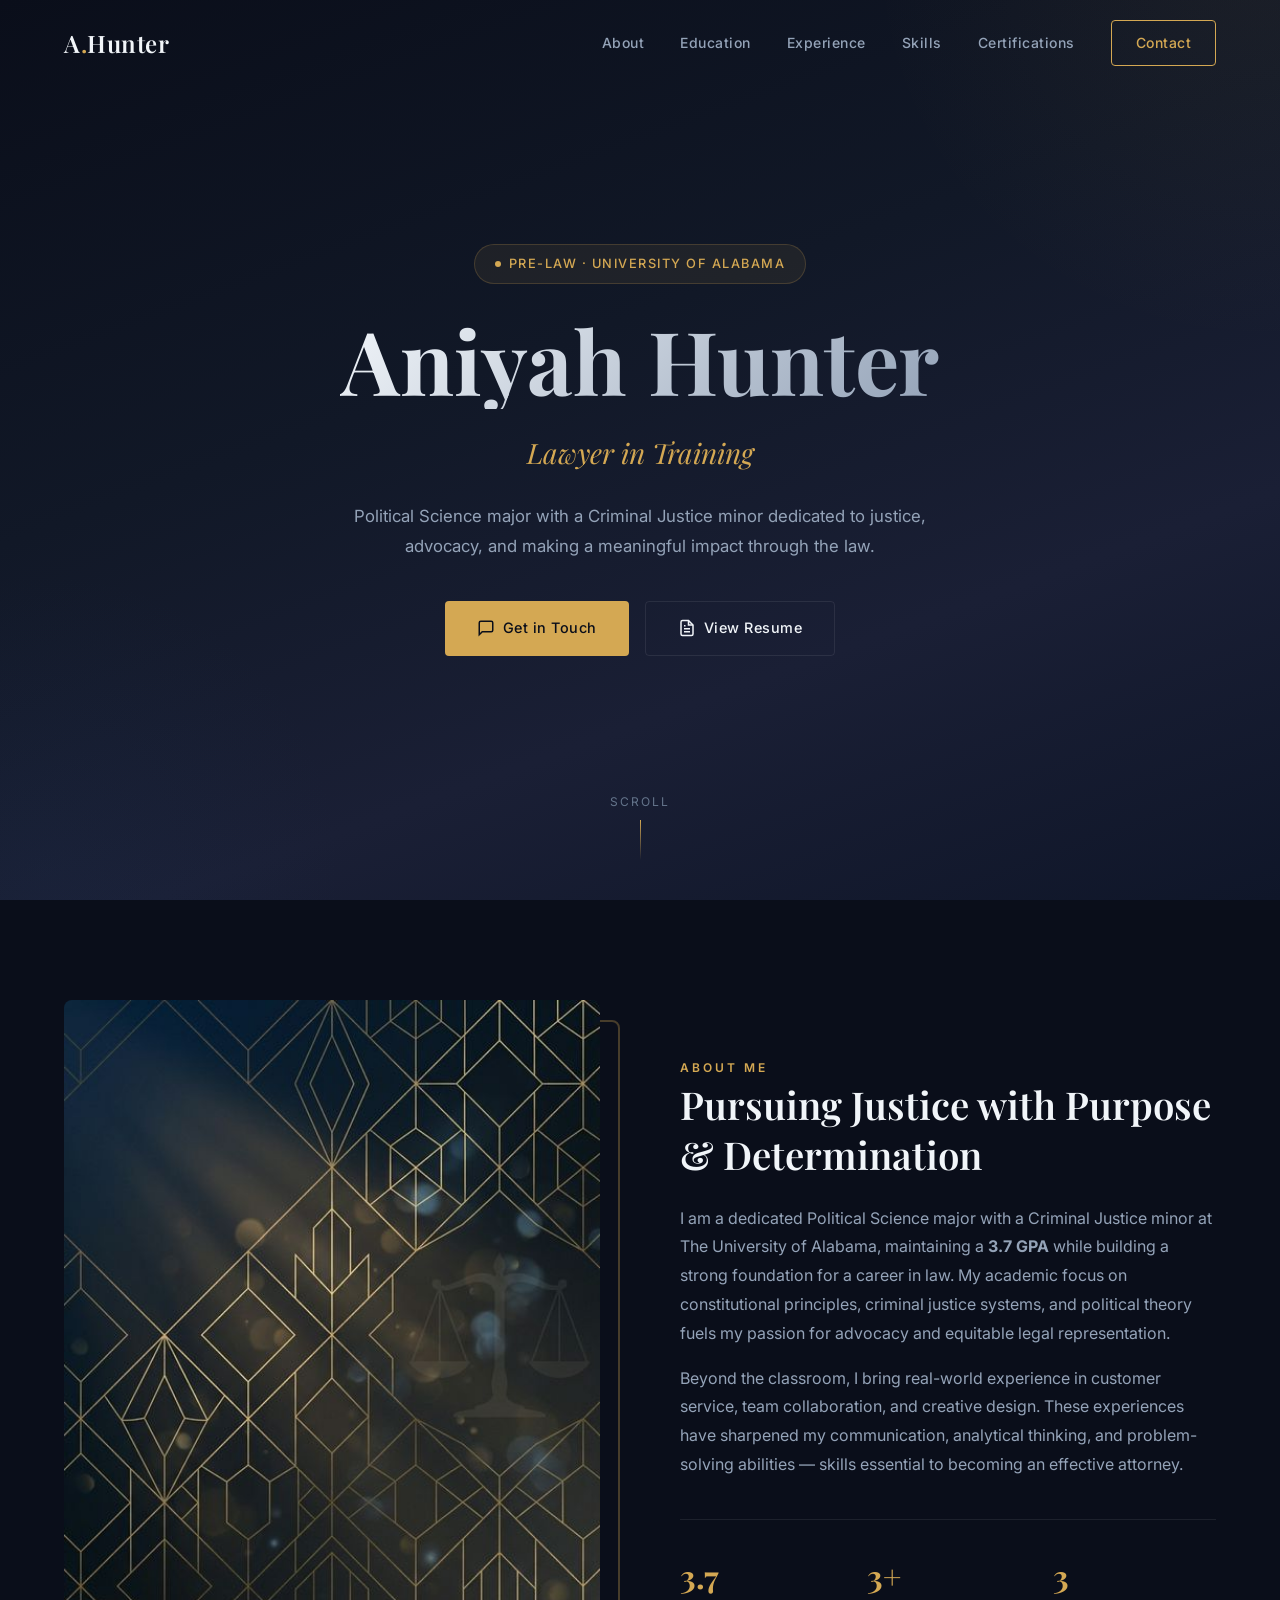
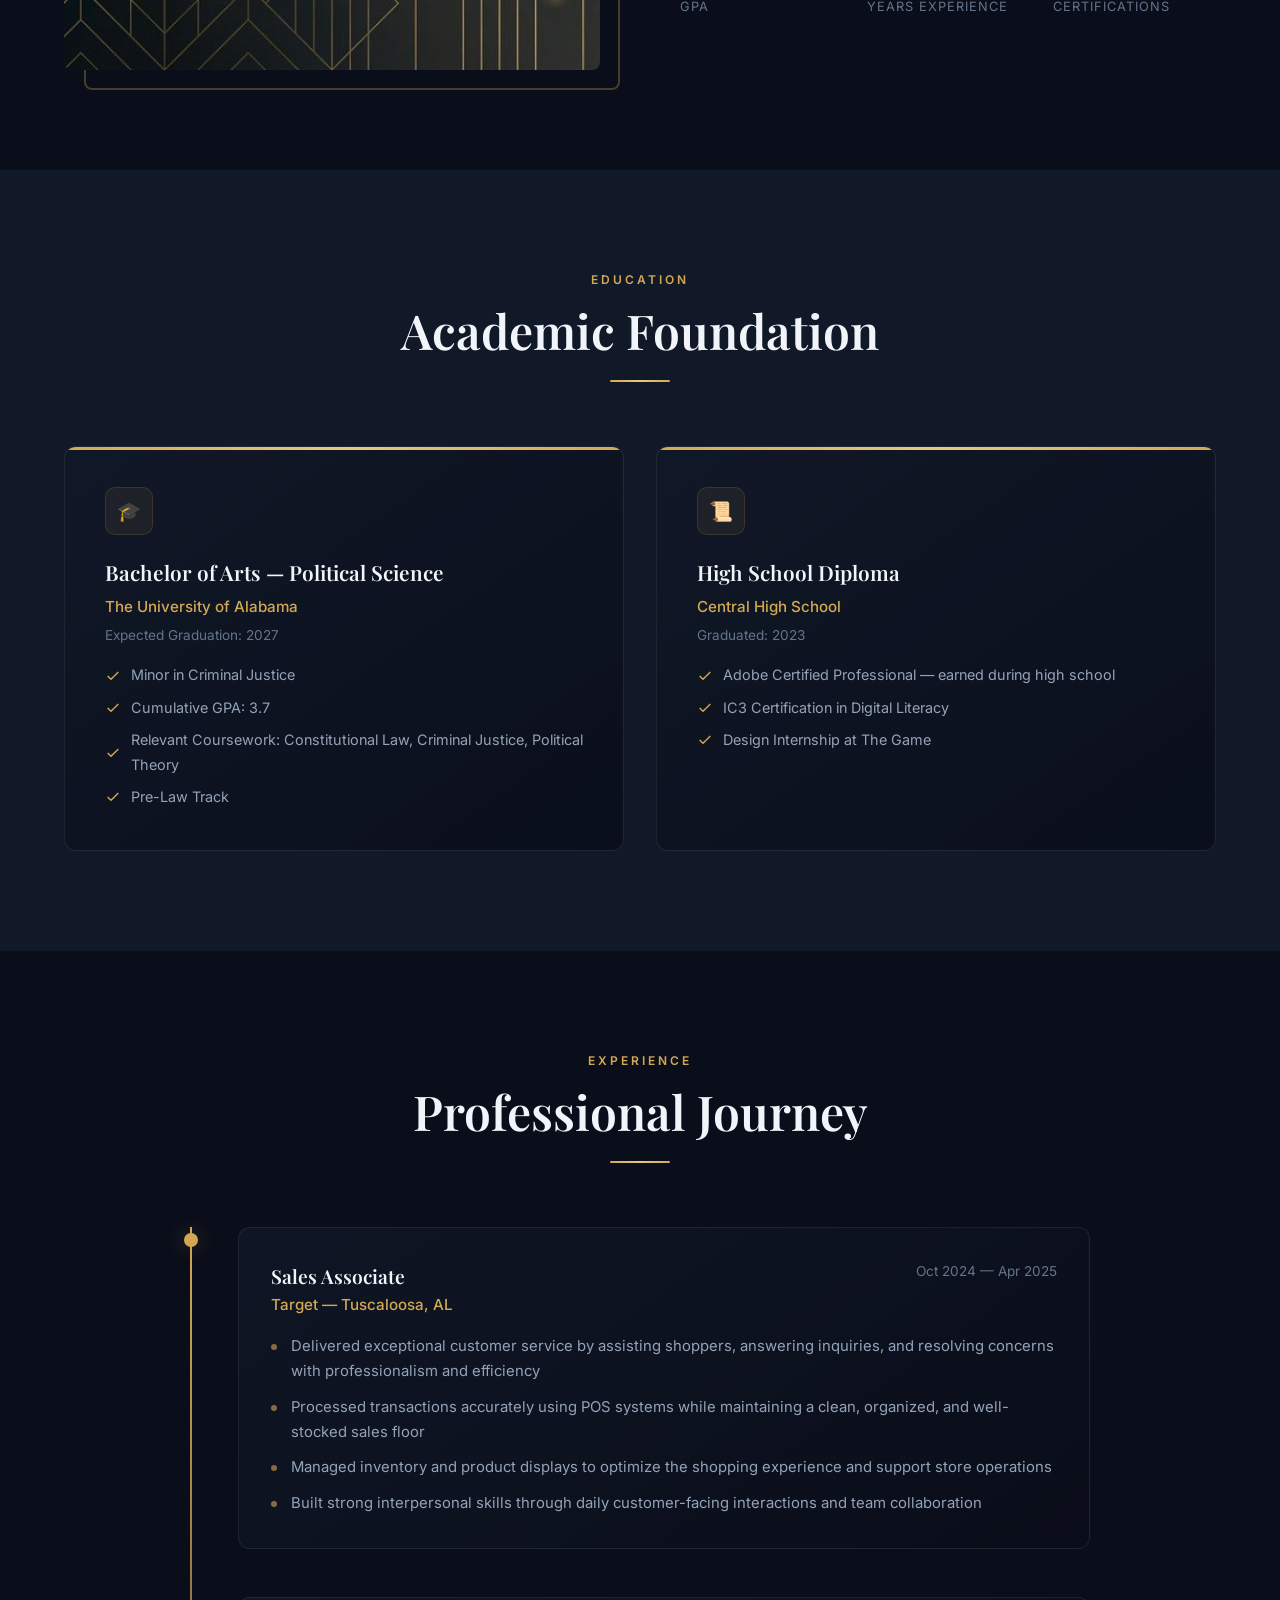
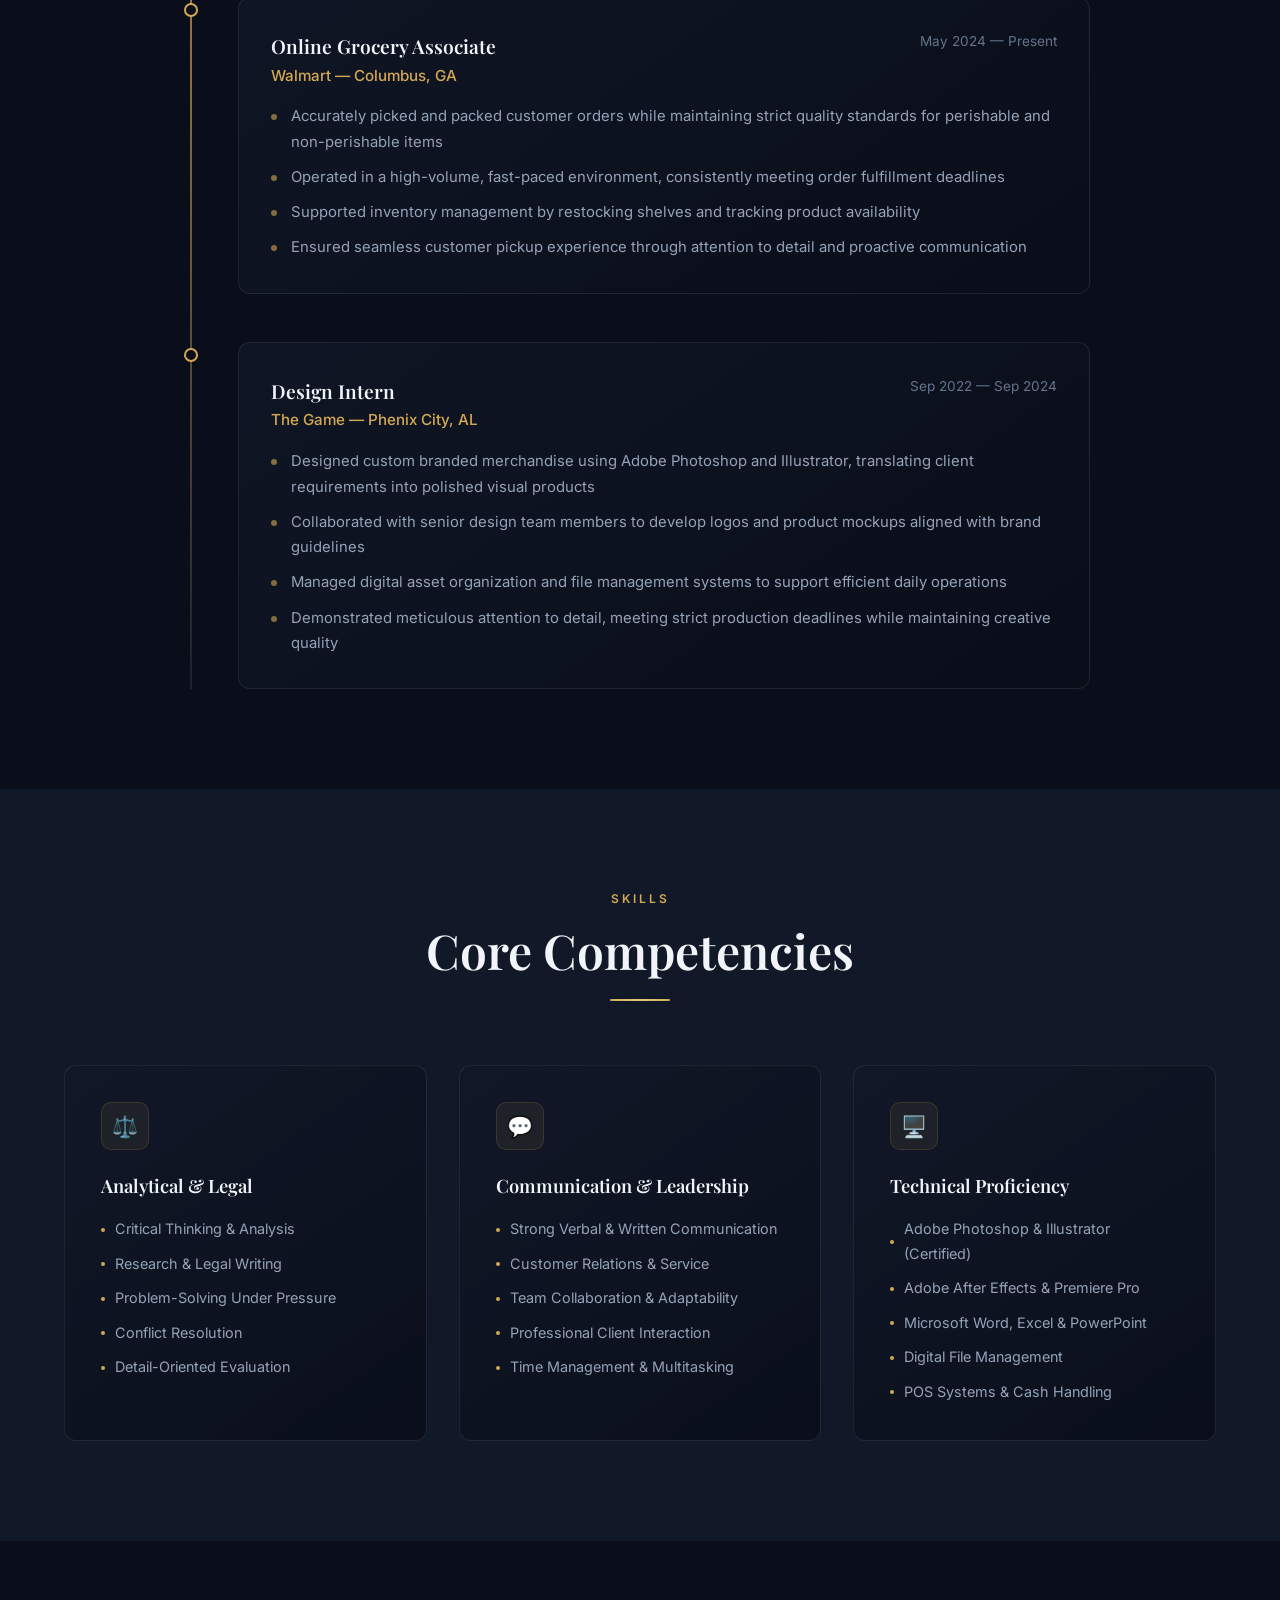
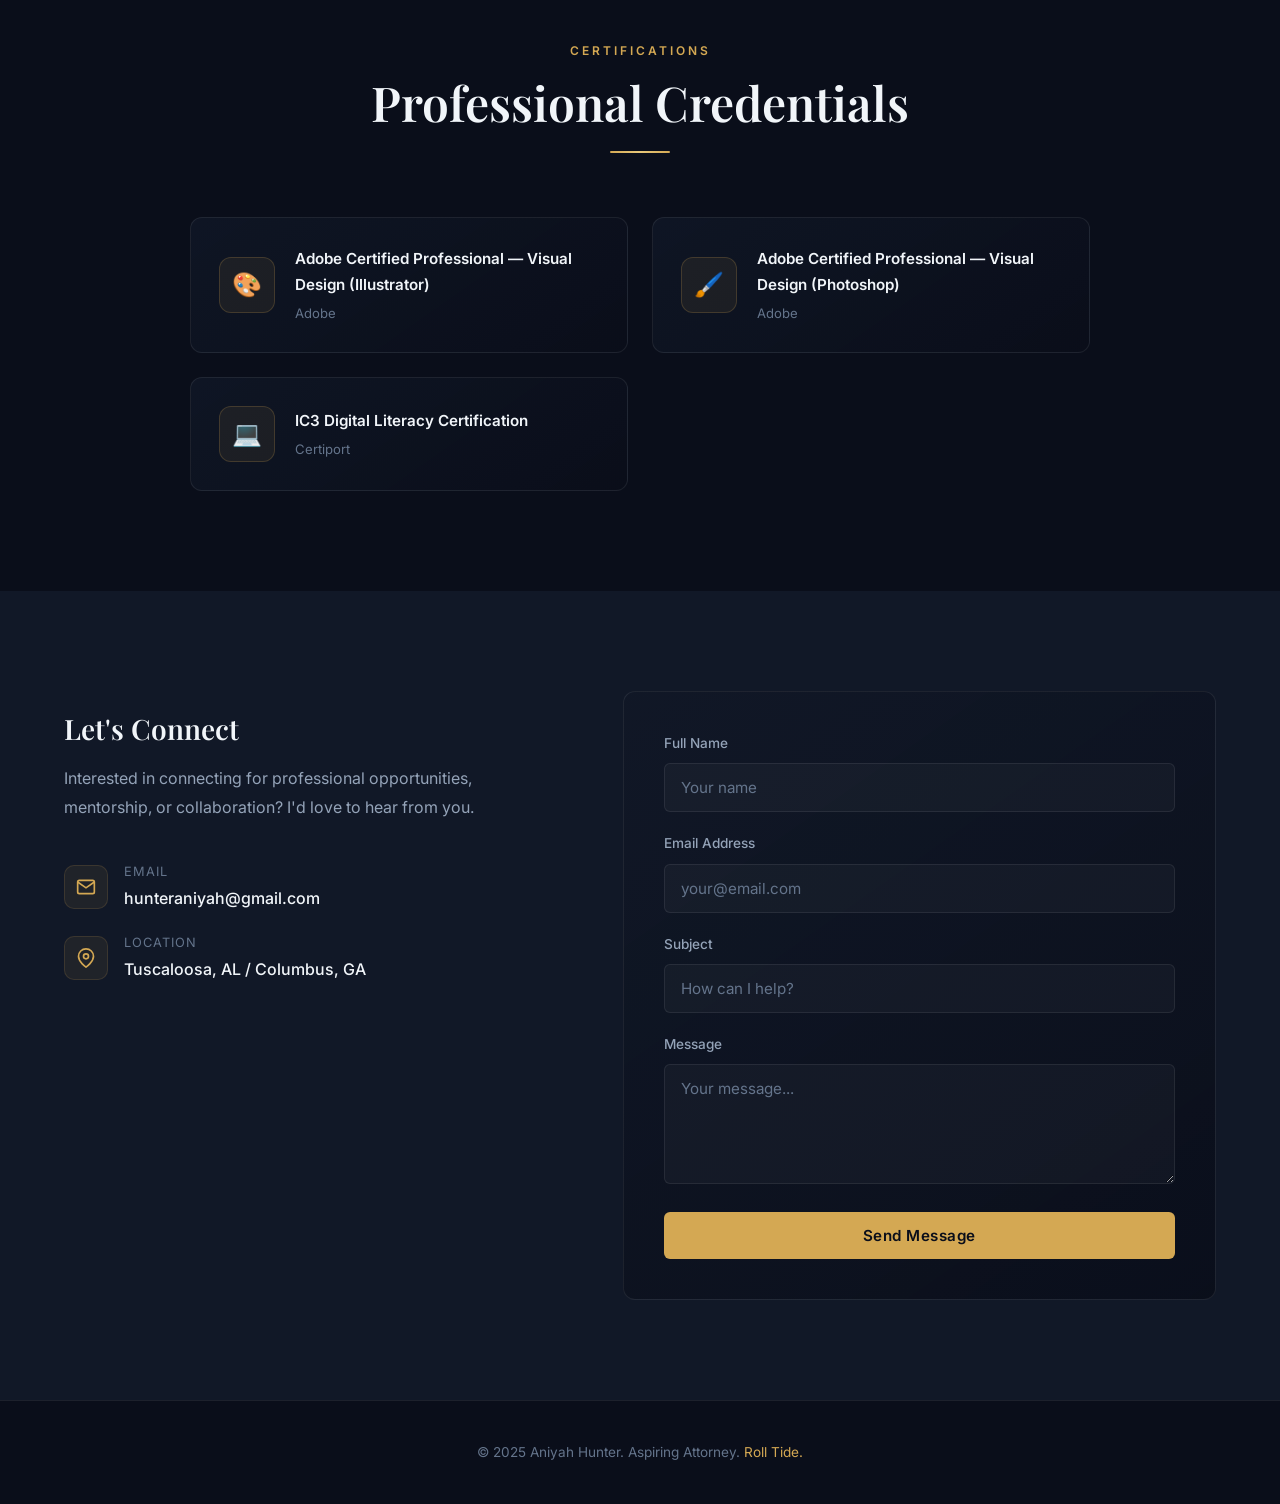
==== index.html @ e4ea96ef "Initial commit: Aniyah Hunter - Lawyer in Training website" ====
<!DOCTYPE html>
<html lang="en">
<head>
  <meta charset="UTF-8" />
  <meta name="viewport" content="width=device-width, initial-scale=1.0" />
  <title>Aniyah Hunter — Lawyer in Training</title>
  <meta name="description" content="Aniyah Hunter is a Political Science major with a Criminal Justice minor pursuing a career in law. Discover her education, experience, and professional journey." />
  <meta name="keywords" content="Aniyah Hunter, Lawyer, Pre-Law, Political Science, Criminal Justice, University of Alabama" />
  <meta name="author" content="Aniyah Hunter" />
  <meta property="og:title" content="Aniyah Hunter — Lawyer in Training" />
  <meta property="og:description" content="Future attorney passionate about justice and advocacy. Political Science major at The University of Alabama." />
  <meta property="og:type" content="website" />
  <link rel="stylesheet" href="style.css" />
  <link rel="icon" href="data:image/svg+xml,<svg xmlns='http://www.w3.org/2000/svg' viewBox='0 0 100 100'><text y='.9em' font-size='90'>⚖️</text></svg>" />
</head>
<body>

  <!-- Navigation -->
  <nav class="navbar" id="navbar">
    <div class="container nav-inner">
      <a href="#hero" class="nav-logo">A<span>.</span>Hunter</a>
      <div class="nav-links" id="navLinks">
        <a href="#about">About</a>
        <a href="#education">Education</a>
        <a href="#experience">Experience</a>
        <a href="#skills">Skills</a>
        <a href="#certifications">Certifications</a>
        <a href="#contact" class="nav-cta">Contact</a>
      </div>
      <button class="nav-toggle" id="navToggle" aria-label="Toggle navigation">
        <span></span><span></span><span></span>
      </button>
    </div>
  </nav>

  <!-- Hero Section -->
  <section class="hero" id="hero">
    <div class="hero-content">
      <div class="hero-badge">
        <span class="dot"></span>
        Pre-Law · University of Alabama
      </div>
      <h1 class="hero-name">Aniyah Hunter</h1>
      <p class="hero-title">Lawyer in Training</p>
      <p class="hero-tagline">
        Political Science major with a Criminal Justice minor dedicated to justice, advocacy, 
        and making a meaningful impact through the law.
      </p>
      <div class="hero-actions">
        <a href="#contact" class="btn btn-primary">
          <svg width="18" height="18" fill="none" stroke="currentColor" stroke-width="2" viewBox="0 0 24 24"><path d="M21 15a2 2 0 01-2 2H7l-4 4V5a2 2 0 012-2h14a2 2 0 012 2z"/></svg>
          Get in Touch
        </a>
        <a href="optimized_resume.html" class="btn btn-secondary">
          <svg width="18" height="18" fill="none" stroke="currentColor" stroke-width="2" viewBox="0 0 24 24"><path d="M14 2H6a2 2 0 00-2 2v16a2 2 0 002 2h12a2 2 0 002-2V8z"/><polyline points="14,2 14,8 20,8"/><line x1="16" y1="13" x2="8" y2="13"/><line x1="16" y1="17" x2="8" y2="17"/><polyline points="10,9 9,9 8,9"/></svg>
          View Resume
        </a>
      </div>
    </div>
    <div class="hero-scroll">
      <span>Scroll</span>
      <div class="scroll-line"></div>
    </div>
  </section>

  <!-- About Section -->
  <section class="section" id="about">
    <div class="container">
      <div class="about-grid">
        <div class="about-image-wrapper reveal">
          <img src="hero-bg.png" alt="Aniyah Hunter — Abstract Legal Background" class="about-image" />
        </div>
        <div class="about-content reveal reveal-delay-2">
          <span class="about-label">About Me</span>
          <h2 class="about-title">Pursuing Justice with Purpose & Determination</h2>
          <p class="about-text">
            I am a dedicated Political Science major with a Criminal Justice minor at The University of Alabama, 
            maintaining a <strong>3.7 GPA</strong> while building a strong foundation for a career in law. 
            My academic focus on constitutional principles, criminal justice systems, and political theory 
            fuels my passion for advocacy and equitable legal representation.
          </p>
          <p class="about-text">
            Beyond the classroom, I bring real-world experience in customer service, team collaboration, 
            and creative design. These experiences have sharpened my communication, analytical thinking, 
            and problem-solving abilities — skills essential to becoming an effective attorney.
          </p>
          <div class="about-stats">
            <div class="stat">
              <div class="stat-number">3.7</div>
              <div class="stat-label">GPA</div>
            </div>
            <div class="stat">
              <div class="stat-number">3+</div>
              <div class="stat-label">Years Experience</div>
            </div>
            <div class="stat">
              <div class="stat-number">3</div>
              <div class="stat-label">Certifications</div>
            </div>
          </div>
        </div>
      </div>
    </div>
  </section>

  <!-- Education Section -->
  <section class="section" id="education" style="background: var(--bg-secondary);">
    <div class="container">
      <div class="section-header reveal">
        <span class="section-label">Education</span>
        <h2 class="section-title">Academic Foundation</h2>
        <div class="section-divider"></div>
      </div>
      <div class="education-cards">
        <div class="edu-card reveal">
          <div class="edu-icon">🎓</div>
          <div class="edu-degree">Bachelor of Arts — Political Science</div>
          <div class="edu-school">The University of Alabama</div>
          <div class="edu-date">Expected Graduation: 2027</div>
          <div class="edu-details">
            <div class="edu-detail">
              <svg viewBox="0 0 24 24" fill="none" stroke="currentColor" stroke-width="2"><polyline points="20,6 9,17 4,12"/></svg>
              Minor in Criminal Justice
            </div>
            <div class="edu-detail">
              <svg viewBox="0 0 24 24" fill="none" stroke="currentColor" stroke-width="2"><polyline points="20,6 9,17 4,12"/></svg>
              Cumulative GPA: 3.7
            </div>
            <div class="edu-detail">
              <svg viewBox="0 0 24 24" fill="none" stroke="currentColor" stroke-width="2"><polyline points="20,6 9,17 4,12"/></svg>
              Relevant Coursework: Constitutional Law, Criminal Justice, Political Theory
            </div>
            <div class="edu-detail">
              <svg viewBox="0 0 24 24" fill="none" stroke="currentColor" stroke-width="2"><polyline points="20,6 9,17 4,12"/></svg>
              Pre-Law Track
            </div>
          </div>
        </div>
        <div class="edu-card reveal reveal-delay-2">
          <div class="edu-icon">📜</div>
          <div class="edu-degree">High School Diploma</div>
          <div class="edu-school">Central High School</div>
          <div class="edu-date">Graduated: 2023</div>
          <div class="edu-details">
            <div class="edu-detail">
              <svg viewBox="0 0 24 24" fill="none" stroke="currentColor" stroke-width="2"><polyline points="20,6 9,17 4,12"/></svg>
              Adobe Certified Professional — earned during high school
            </div>
            <div class="edu-detail">
              <svg viewBox="0 0 24 24" fill="none" stroke="currentColor" stroke-width="2"><polyline points="20,6 9,17 4,12"/></svg>
              IC3 Certification in Digital Literacy
            </div>
            <div class="edu-detail">
              <svg viewBox="0 0 24 24" fill="none" stroke="currentColor" stroke-width="2"><polyline points="20,6 9,17 4,12"/></svg>
              Design Internship at The Game
            </div>
          </div>
        </div>
      </div>
    </div>
  </section>

  <!-- Experience Section -->
  <section class="section" id="experience">
    <div class="container">
      <div class="section-header reveal">
        <span class="section-label">Experience</span>
        <h2 class="section-title">Professional Journey</h2>
        <div class="section-divider"></div>
      </div>
      <div class="timeline">
        <!-- Target -->
        <div class="timeline-item reveal">
          <div class="timeline-dot"></div>
          <div class="timeline-card">
            <div class="timeline-header">
              <div>
                <div class="timeline-role">Sales Associate</div>
                <div class="timeline-company">Target — Tuscaloosa, AL</div>
              </div>
              <div class="timeline-date">Oct 2024 — Apr 2025</div>
            </div>
            <ul class="timeline-bullets">
              <li>Delivered exceptional customer service by assisting shoppers, answering inquiries, and resolving concerns with professionalism and efficiency</li>
              <li>Processed transactions accurately using POS systems while maintaining a clean, organized, and well-stocked sales floor</li>
              <li>Managed inventory and product displays to optimize the shopping experience and support store operations</li>
              <li>Built strong interpersonal skills through daily customer-facing interactions and team collaboration</li>
            </ul>
          </div>
        </div>
        <!-- Walmart -->
        <div class="timeline-item reveal">
          <div class="timeline-dot"></div>
          <div class="timeline-card">
            <div class="timeline-header">
              <div>
                <div class="timeline-role">Online Grocery Associate</div>
                <div class="timeline-company">Walmart — Columbus, GA</div>
              </div>
              <div class="timeline-date">May 2024 — Present</div>
            </div>
            <ul class="timeline-bullets">
              <li>Accurately picked and packed customer orders while maintaining strict quality standards for perishable and non-perishable items</li>
              <li>Operated in a high-volume, fast-paced environment, consistently meeting order fulfillment deadlines</li>
              <li>Supported inventory management by restocking shelves and tracking product availability</li>
              <li>Ensured seamless customer pickup experience through attention to detail and proactive communication</li>
            </ul>
          </div>
        </div>
        <!-- The Game -->
        <div class="timeline-item reveal">
          <div class="timeline-dot"></div>
          <div class="timeline-card">
            <div class="timeline-header">
              <div>
                <div class="timeline-role">Design Intern</div>
                <div class="timeline-company">The Game — Phenix City, AL</div>
              </div>
              <div class="timeline-date">Sep 2022 — Sep 2024</div>
            </div>
            <ul class="timeline-bullets">
              <li>Designed custom branded merchandise using Adobe Photoshop and Illustrator, translating client requirements into polished visual products</li>
              <li>Collaborated with senior design team members to develop logos and product mockups aligned with brand guidelines</li>
              <li>Managed digital asset organization and file management systems to support efficient daily operations</li>
              <li>Demonstrated meticulous attention to detail, meeting strict production deadlines while maintaining creative quality</li>
            </ul>
          </div>
        </div>
      </div>
    </div>
  </section>

  <!-- Skills Section -->
  <section class="section" id="skills" style="background: var(--bg-secondary);">
    <div class="container">
      <div class="section-header reveal">
        <span class="section-label">Skills</span>
        <h2 class="section-title">Core Competencies</h2>
        <div class="section-divider"></div>
      </div>
      <div class="skills-grid">
        <div class="skill-category reveal">
          <div class="skill-icon">⚖️</div>
          <h3 class="skill-category-title">Analytical & Legal</h3>
          <div class="skill-list">
            <div class="skill-item">Critical Thinking & Analysis</div>
            <div class="skill-item">Research & Legal Writing</div>
            <div class="skill-item">Problem-Solving Under Pressure</div>
            <div class="skill-item">Conflict Resolution</div>
            <div class="skill-item">Detail-Oriented Evaluation</div>
          </div>
        </div>
        <div class="skill-category reveal reveal-delay-2">
          <div class="skill-icon">💬</div>
          <h3 class="skill-category-title">Communication & Leadership</h3>
          <div class="skill-list">
            <div class="skill-item">Strong Verbal & Written Communication</div>
            <div class="skill-item">Customer Relations & Service</div>
            <div class="skill-item">Team Collaboration & Adaptability</div>
            <div class="skill-item">Professional Client Interaction</div>
            <div class="skill-item">Time Management & Multitasking</div>
          </div>
        </div>
        <div class="skill-category reveal reveal-delay-3">
          <div class="skill-icon">🖥️</div>
          <h3 class="skill-category-title">Technical Proficiency</h3>
          <div class="skill-list">
            <div class="skill-item">Adobe Photoshop & Illustrator (Certified)</div>
            <div class="skill-item">Adobe After Effects & Premiere Pro</div>
            <div class="skill-item">Microsoft Word, Excel & PowerPoint</div>
            <div class="skill-item">Digital File Management</div>
            <div class="skill-item">POS Systems & Cash Handling</div>
          </div>
        </div>
      </div>
    </div>
  </section>

  <!-- Certifications Section -->
  <section class="section" id="certifications">
    <div class="container">
      <div class="section-header reveal">
        <span class="section-label">Certifications</span>
        <h2 class="section-title">Professional Credentials</h2>
        <div class="section-divider"></div>
      </div>
      <div class="certs-grid">
        <div class="cert-card reveal">
          <div class="cert-badge">🎨</div>
          <div>
            <div class="cert-name">Adobe Certified Professional — Visual Design (Illustrator)</div>
            <div class="cert-issuer">Adobe</div>
          </div>
        </div>
        <div class="cert-card reveal reveal-delay-1">
          <div class="cert-badge">🖌️</div>
          <div>
            <div class="cert-name">Adobe Certified Professional — Visual Design (Photoshop)</div>
            <div class="cert-issuer">Adobe</div>
          </div>
        </div>
        <div class="cert-card reveal reveal-delay-2">
          <div class="cert-badge">💻</div>
          <div>
            <div class="cert-name">IC3 Digital Literacy Certification</div>
            <div class="cert-issuer">Certiport</div>
          </div>
        </div>
      </div>
    </div>
  </section>

  <!-- Contact Section -->
  <section class="section" id="contact" style="background: var(--bg-secondary);">
    <div class="container">
      <div class="contact-wrapper">
        <div class="contact-info reveal">
          <h2 class="contact-intro">Let's Connect</h2>
          <p class="contact-desc">
            Interested in connecting for professional opportunities, 
            mentorship, or collaboration? I'd love to hear from you.
          </p>
          <div class="contact-methods">
            <div class="contact-method">
              <div class="contact-method-icon">
                <svg width="20" height="20" fill="none" stroke="currentColor" stroke-width="2" viewBox="0 0 24 24"><path d="M4 4h16c1.1 0 2 .9 2 2v12c0 1.1-.9 2-2 2H4c-1.1 0-2-.9-2-2V6c0-1.1.9-2 2-2z"/><polyline points="22,6 12,13 2,6"/></svg>
              </div>
              <div>
                <div class="contact-method-label">Email</div>
                <a href="mailto:hunteraniyah@gmail.com" class="contact-method-value">hunteraniyah@gmail.com</a>
              </div>
            </div>
            <div class="contact-method">
              <div class="contact-method-icon">
                <svg width="20" height="20" fill="none" stroke="currentColor" stroke-width="2" viewBox="0 0 24 24"><path d="M21 10c0 7-9 13-9 13s-9-6-9-13a9 9 0 0118 0z"/><circle cx="12" cy="10" r="3"/></svg>
              </div>
              <div>
                <div class="contact-method-label">Location</div>
                <div class="contact-method-value">Tuscaloosa, AL / Columbus, GA</div>
              </div>
            </div>
          </div>
        </div>
        <form class="contact-form reveal reveal-delay-2" action="https://formspree.io/f/xExample" method="POST" id="contactForm">
          <div class="form-group">
            <label class="form-label" for="name">Full Name</label>
            <input type="text" class="form-input" id="name" name="name" placeholder="Your name" required />
          </div>
          <div class="form-group">
            <label class="form-label" for="email">Email Address</label>
            <input type="email" class="form-input" id="email" name="email" placeholder="your@email.com" required />
          </div>
          <div class="form-group">
            <label class="form-label" for="subject">Subject</label>
            <input type="text" class="form-input" id="subject" name="subject" placeholder="How can I help?" />
          </div>
          <div class="form-group">
            <label class="form-label" for="message">Message</label>
            <textarea class="form-textarea" id="message" name="message" placeholder="Your message..." required></textarea>
          </div>
          <button type="submit" class="form-submit">Send Message</button>
        </form>
      </div>
    </div>
  </section>

  <!-- Footer -->
  <footer class="footer">
    <div class="container">
      <p class="footer-text">© 2025 Aniyah Hunter. Aspiring Attorney. <span>Roll Tide.</span></p>
    </div>
  </footer>

  <script src="script.js"></script>
</body>
</html>
---- style.css ----
/* ============================================
   Aniyah Hunter — Lawyer in Training
   Premium Dark-Mode Design System
   ============================================ */

/* Google Fonts */
@import url('https://fonts.googleapis.com/css2?family=Inter:wght@300;400;500;600;700&family=Playfair+Display:ital,wght@0,400;0,500;0,600;0,700;1,400;1,500&display=swap');

/* ---- Design Tokens ---- */
:root {
  /* Colors */
  --bg-primary: #0a0e1a;
  --bg-secondary: #111827;
  --bg-card: rgba(17, 24, 39, 0.7);
  --bg-glass: rgba(255, 255, 255, 0.03);
  --border-glass: rgba(255, 255, 255, 0.08);

  --text-primary: #f1f5f9;
  --text-secondary: #94a3b8;
  --text-muted: #64748b;

  --accent-gold: #d4a853;
  --accent-gold-light: #e8c87a;
  --accent-gold-dark: #b8922f;
  --accent-navy: #1e3a5f;
  --accent-navy-light: #2d5a8e;

  --gradient-gold: linear-gradient(135deg, #d4a853, #e8c87a, #d4a853);
  --gradient-hero: linear-gradient(160deg, #0a0e1a 0%, #111827 40%, #1a1f35 70%, #0f1629 100%);
  --gradient-card: linear-gradient(145deg, rgba(17, 24, 39, 0.8), rgba(10, 14, 26, 0.9));

  /* Typography */
  --font-sans: 'Inter', -apple-system, BlinkMacSystemFont, sans-serif;
  --font-serif: 'Playfair Display', Georgia, serif;

  /* Spacing */
  --section-padding: 100px 0;
  --container-max: 1200px;

  /* Transitions */
  --ease-smooth: cubic-bezier(0.4, 0, 0.2, 1);
  --transition-base: 0.3s var(--ease-smooth);
  --transition-slow: 0.6s var(--ease-smooth);
}

/* ---- Reset & Base ---- */
*, *::before, *::after {
  margin: 0;
  padding: 0;
  box-sizing: border-box;
}

html {
  scroll-behavior: smooth;
  scroll-padding-top: 80px;
}

body {
  font-family: var(--font-sans);
  background: var(--bg-primary);
  color: var(--text-primary);
  line-height: 1.7;
  overflow-x: hidden;
  -webkit-font-smoothing: antialiased;
}

a {
  text-decoration: none;
  color: inherit;
}

ul { list-style: none; }

img { max-width: 100%; display: block; }

/* ---- Container ---- */
.container {
  max-width: var(--container-max);
  margin: 0 auto;
  padding: 0 24px;
}

/* ---- Section Base ---- */
.section {
  padding: var(--section-padding);
  position: relative;
}

.section-header {
  text-align: center;
  margin-bottom: 64px;
}

.section-label {
  font-family: var(--font-sans);
  font-size: 0.75rem;
  font-weight: 600;
  letter-spacing: 3px;
  text-transform: uppercase;
  color: var(--accent-gold);
  margin-bottom: 12px;
  display: block;
}

.section-title {
  font-family: var(--font-serif);
  font-size: clamp(2rem, 4vw, 3rem);
  font-weight: 600;
  color: var(--text-primary);
  line-height: 1.2;
}

.section-divider {
  width: 60px;
  height: 2px;
  background: var(--gradient-gold);
  margin: 20px auto 0;
  border-radius: 2px;
}

/* ---- Navigation ---- */
.navbar {
  position: fixed;
  top: 0;
  left: 0;
  right: 0;
  z-index: 1000;
  padding: 20px 0;
  transition: var(--transition-base);
  background: transparent;
}

.navbar.scrolled {
  background: rgba(10, 14, 26, 0.92);
  backdrop-filter: blur(20px);
  -webkit-backdrop-filter: blur(20px);
  padding: 12px 0;
  border-bottom: 1px solid var(--border-glass);
}

.nav-inner {
  display: flex;
  align-items: center;
  justify-content: space-between;
}

.nav-logo {
  font-family: var(--font-serif);
  font-size: 1.5rem;
  font-weight: 600;
  color: var(--text-primary);
  letter-spacing: 0.5px;
}

.nav-logo span {
  color: var(--accent-gold);
}

.nav-links {
  display: flex;
  gap: 36px;
  align-items: center;
}

.nav-links a {
  font-size: 0.875rem;
  font-weight: 500;
  color: var(--text-secondary);
  letter-spacing: 0.5px;
  transition: var(--transition-base);
  position: relative;
}

.nav-links a::after {
  content: '';
  position: absolute;
  bottom: -4px;
  left: 0;
  width: 0;
  height: 1.5px;
  background: var(--accent-gold);
  transition: var(--transition-base);
}

.nav-links a:hover,
.nav-links a.active {
  color: var(--accent-gold);
}

.nav-links a:hover::after,
.nav-links a.active::after {
  width: 100%;
}

.nav-cta {
  padding: 10px 24px !important;
  border: 1px solid var(--accent-gold) !important;
  border-radius: 4px;
  color: var(--accent-gold) !important;
  font-weight: 500 !important;
  transition: var(--transition-base) !important;
}

.nav-cta:hover {
  background: var(--accent-gold) !important;
  color: var(--bg-primary) !important;
}

.nav-cta::after { display: none !important; }

/* Mobile Menu */
.nav-toggle {
  display: none;
  flex-direction: column;
  gap: 5px;
  cursor: pointer;
  background: none;
  border: none;
  padding: 4px;
}

.nav-toggle span {
  width: 24px;
  height: 2px;
  background: var(--text-primary);
  transition: var(--transition-base);
  border-radius: 2px;
}

.nav-toggle.active span:nth-child(1) {
  transform: rotate(45deg) translate(5px, 5px);
}

.nav-toggle.active span:nth-child(2) {
  opacity: 0;
}

.nav-toggle.active span:nth-child(3) {
  transform: rotate(-45deg) translate(5px, -5px);
}

/* ---- Hero Section ---- */
.hero {
  min-height: 100vh;
  display: flex;
  align-items: center;
  justify-content: center;
  background: var(--gradient-hero);
  position: relative;
  overflow: hidden;
}

.hero::before {
  content: '';
  position: absolute;
  top: -50%;
  right: -30%;
  width: 800px;
  height: 800px;
  background: radial-gradient(circle, rgba(212, 168, 83, 0.06) 0%, transparent 70%);
  border-radius: 50%;
  animation: float 12s ease-in-out infinite;
}

.hero::after {
  content: '';
  position: absolute;
  bottom: -30%;
  left: -20%;
  width: 600px;
  height: 600px;
  background: radial-gradient(circle, rgba(30, 58, 95, 0.12) 0%, transparent 70%);
  border-radius: 50%;
  animation: float 15s ease-in-out infinite reverse;
}

@keyframes float {
  0%, 100% { transform: translate(0, 0); }
  50% { transform: translate(30px, -30px); }
}

.hero-content {
  text-align: center;
  position: relative;
  z-index: 2;
  max-width: 800px;
}

.hero-badge {
  display: inline-flex;
  align-items: center;
  gap: 8px;
  padding: 8px 20px;
  background: rgba(212, 168, 83, 0.08);
  border: 1px solid rgba(212, 168, 83, 0.2);
  border-radius: 50px;
  font-size: 0.8rem;
  font-weight: 500;
  color: var(--accent-gold);
  letter-spacing: 1.5px;
  text-transform: uppercase;
  margin-bottom: 28px;
}

.hero-badge .dot {
  width: 6px;
  height: 6px;
  background: var(--accent-gold);
  border-radius: 50%;
  animation: pulse 2s ease-in-out infinite;
}

@keyframes pulse {
  0%, 100% { opacity: 1; }
  50% { opacity: 0.3; }
}

.hero-name {
  font-family: var(--font-serif);
  font-size: clamp(3rem, 7vw, 5.5rem);
  font-weight: 700;
  line-height: 1.1;
  margin-bottom: 20px;
  background: linear-gradient(135deg, var(--text-primary) 0%, var(--text-secondary) 100%);
  -webkit-background-clip: text;
  -webkit-text-fill-color: transparent;
  background-clip: text;
}

.hero-title {
  font-family: var(--font-serif);
  font-size: clamp(1.2rem, 2.5vw, 1.75rem);
  font-weight: 400;
  font-style: italic;
  color: var(--accent-gold);
  margin-bottom: 24px;
}

.hero-tagline {
  font-size: 1.05rem;
  color: var(--text-secondary);
  max-width: 600px;
  margin: 0 auto 40px;
  line-height: 1.8;
}

.hero-actions {
  display: flex;
  gap: 16px;
  justify-content: center;
  flex-wrap: wrap;
}

.btn {
  display: inline-flex;
  align-items: center;
  gap: 8px;
  padding: 14px 32px;
  font-family: var(--font-sans);
  font-size: 0.9rem;
  font-weight: 500;
  border-radius: 4px;
  cursor: pointer;
  transition: var(--transition-base);
  border: none;
  letter-spacing: 0.5px;
}

.btn-primary {
  background: var(--accent-gold);
  color: var(--bg-primary);
}

.btn-primary:hover {
  background: var(--accent-gold-light);
  transform: translateY(-2px);
  box-shadow: 0 8px 30px rgba(212, 168, 83, 0.25);
}

.btn-secondary {
  background: transparent;
  color: var(--text-primary);
  border: 1px solid var(--border-glass);
}

.btn-secondary:hover {
  border-color: var(--accent-gold);
  color: var(--accent-gold);
  transform: translateY(-2px);
}

.hero-scroll {
  position: absolute;
  bottom: 40px;
  left: 50%;
  transform: translateX(-50%);
  display: flex;
  flex-direction: column;
  align-items: center;
  gap: 8px;
  color: var(--text-muted);
  font-size: 0.75rem;
  letter-spacing: 2px;
  text-transform: uppercase;
  z-index: 2;
}

.scroll-line {
  width: 1px;
  height: 40px;
  background: linear-gradient(to bottom, var(--accent-gold), transparent);
  animation: scrollDown 2s ease-in-out infinite;
}

@keyframes scrollDown {
  0% { transform: scaleY(0); transform-origin: top; }
  50% { transform: scaleY(1); transform-origin: top; }
  51% { transform: scaleY(1); transform-origin: bottom; }
  100% { transform: scaleY(0); transform-origin: bottom; }
}

/* ---- About Section ---- */
.about-grid {
  display: grid;
  grid-template-columns: 1fr 1fr;
  gap: 80px;
  align-items: center;
}

.about-image-wrapper {
  position: relative;
}

.about-image {
  width: 100%;
  aspect-ratio: 4/5;
  object-fit: cover;
  border-radius: 8px;
  position: relative;
  z-index: 2;
}

.about-image-wrapper::before {
  content: '';
  position: absolute;
  top: 20px;
  left: 20px;
  right: -20px;
  bottom: -20px;
  border: 2px solid var(--accent-gold);
  border-radius: 8px;
  opacity: 0.3;
  z-index: 1;
}

.about-content { position: relative; }

.about-label {
  font-size: 0.75rem;
  font-weight: 600;
  letter-spacing: 3px;
  text-transform: uppercase;
  color: var(--accent-gold);
  margin-bottom: 16px;
}

.about-title {
  font-family: var(--font-serif);
  font-size: clamp(1.75rem, 3vw, 2.5rem);
  font-weight: 600;
  margin-bottom: 24px;
  line-height: 1.3;
}

.about-text {
  color: var(--text-secondary);
  margin-bottom: 16px;
  font-size: 1rem;
  line-height: 1.8;
}

.about-stats {
  display: grid;
  grid-template-columns: repeat(3, 1fr);
  gap: 24px;
  margin-top: 40px;
  padding-top: 40px;
  border-top: 1px solid var(--border-glass);
}

.stat-number {
  font-family: var(--font-serif);
  font-size: 2rem;
  font-weight: 700;
  color: var(--accent-gold);
  line-height: 1;
}

.stat-label {
  font-size: 0.8rem;
  color: var(--text-muted);
  margin-top: 4px;
  text-transform: uppercase;
  letter-spacing: 1px;
}

/* ---- Education Section ---- */
.education-cards {
  display: grid;
  grid-template-columns: repeat(auto-fit, minmax(480px, 1fr));
  gap: 32px;
}

.edu-card {
  background: var(--gradient-card);
  border: 1px solid var(--border-glass);
  border-radius: 12px;
  padding: 40px;
  position: relative;
  overflow: hidden;
  transition: var(--transition-base);
}

.edu-card:hover {
  border-color: rgba(212, 168, 83, 0.2);
  transform: translateY(-4px);
  box-shadow: 0 20px 60px rgba(0, 0, 0, 0.3);
}

.edu-card::before {
  content: '';
  position: absolute;
  top: 0;
  left: 0;
  right: 0;
  height: 3px;
  background: var(--gradient-gold);
}

.edu-icon {
  width: 48px;
  height: 48px;
  display: flex;
  align-items: center;
  justify-content: center;
  background: rgba(212, 168, 83, 0.08);
  border: 1px solid rgba(212, 168, 83, 0.15);
  border-radius: 10px;
  margin-bottom: 20px;
  font-size: 1.2rem;
}

.edu-degree {
  font-family: var(--font-serif);
  font-size: 1.3rem;
  font-weight: 600;
  margin-bottom: 4px;
}

.edu-school {
  color: var(--accent-gold);
  font-weight: 500;
  font-size: 0.95rem;
  margin-bottom: 4px;
}

.edu-date {
  color: var(--text-muted);
  font-size: 0.85rem;
  margin-bottom: 16px;
}

.edu-details {
  display: flex;
  flex-direction: column;
  gap: 8px;
}

.edu-detail {
  display: flex;
  align-items: center;
  gap: 10px;
  color: var(--text-secondary);
  font-size: 0.9rem;
}

.edu-detail svg {
  width: 16px;
  height: 16px;
  color: var(--accent-gold);
  flex-shrink: 0;
}

/* ---- Experience Section ---- */
.timeline {
  position: relative;
  max-width: 900px;
  margin: 0 auto;
}

.timeline::before {
  content: '';
  position: absolute;
  left: 0;
  top: 0;
  bottom: 0;
  width: 2px;
  background: linear-gradient(to bottom, var(--accent-gold), var(--border-glass));
}

.timeline-item {
  position: relative;
  padding-left: 48px;
  padding-bottom: 48px;
}

.timeline-item:last-child {
  padding-bottom: 0;
}

.timeline-dot {
  position: absolute;
  left: -6px;
  top: 6px;
  width: 14px;
  height: 14px;
  background: var(--bg-primary);
  border: 2px solid var(--accent-gold);
  border-radius: 50%;
  z-index: 2;
}

.timeline-item:first-child .timeline-dot {
  background: var(--accent-gold);
  box-shadow: 0 0 20px rgba(212, 168, 83, 0.3);
}

.timeline-card {
  background: var(--gradient-card);
  border: 1px solid var(--border-glass);
  border-radius: 12px;
  padding: 32px;
  transition: var(--transition-base);
}

.timeline-card:hover {
  border-color: rgba(212, 168, 83, 0.15);
  box-shadow: 0 12px 40px rgba(0, 0, 0, 0.2);
}

.timeline-header {
  display: flex;
  justify-content: space-between;
  align-items: flex-start;
  flex-wrap: wrap;
  gap: 8px;
  margin-bottom: 16px;
}

.timeline-role {
  font-family: var(--font-serif);
  font-size: 1.2rem;
  font-weight: 600;
}

.timeline-company {
  color: var(--accent-gold);
  font-weight: 500;
  font-size: 0.95rem;
}

.timeline-date {
  color: var(--text-muted);
  font-size: 0.85rem;
  white-space: nowrap;
}

.timeline-bullets {
  list-style: none;
  display: flex;
  flex-direction: column;
  gap: 10px;
}

.timeline-bullets li {
  color: var(--text-secondary);
  font-size: 0.93rem;
  line-height: 1.7;
  padding-left: 20px;
  position: relative;
}

.timeline-bullets li::before {
  content: '';
  position: absolute;
  left: 0;
  top: 10px;
  width: 6px;
  height: 6px;
  background: var(--accent-gold);
  border-radius: 50%;
  opacity: 0.6;
}

/* ---- Skills Section ---- */
.skills-grid {
  display: grid;
  grid-template-columns: repeat(3, 1fr);
  gap: 32px;
}

.skill-category {
  background: var(--gradient-card);
  border: 1px solid var(--border-glass);
  border-radius: 12px;
  padding: 36px;
  transition: var(--transition-base);
}

.skill-category:hover {
  border-color: rgba(212, 168, 83, 0.2);
  transform: translateY(-4px);
  box-shadow: 0 20px 60px rgba(0, 0, 0, 0.3);
}

.skill-icon {
  width: 48px;
  height: 48px;
  display: flex;
  align-items: center;
  justify-content: center;
  background: rgba(212, 168, 83, 0.08);
  border: 1px solid rgba(212, 168, 83, 0.15);
  border-radius: 10px;
  margin-bottom: 20px;
  font-size: 1.3rem;
}

.skill-category-title {
  font-family: var(--font-serif);
  font-size: 1.15rem;
  font-weight: 600;
  margin-bottom: 16px;
}

.skill-list {
  display: flex;
  flex-direction: column;
  gap: 10px;
}

.skill-item {
  display: flex;
  align-items: center;
  gap: 10px;
  color: var(--text-secondary);
  font-size: 0.9rem;
}

.skill-item::before {
  content: '';
  width: 4px;
  height: 4px;
  background: var(--accent-gold);
  border-radius: 50%;
  flex-shrink: 0;
}

/* ---- Certifications Section ---- */
.certs-grid {
  display: grid;
  grid-template-columns: repeat(auto-fit, minmax(320px, 1fr));
  gap: 24px;
  max-width: 900px;
  margin: 0 auto;
}

.cert-card {
  display: flex;
  align-items: center;
  gap: 20px;
  background: var(--gradient-card);
  border: 1px solid var(--border-glass);
  border-radius: 12px;
  padding: 28px;
  transition: var(--transition-base);
}

.cert-card:hover {
  border-color: rgba(212, 168, 83, 0.2);
  transform: translateY(-2px);
  box-shadow: 0 12px 40px rgba(0, 0, 0, 0.2);
}

.cert-badge {
  width: 56px;
  height: 56px;
  display: flex;
  align-items: center;
  justify-content: center;
  background: rgba(212, 168, 83, 0.08);
  border: 1px solid rgba(212, 168, 83, 0.2);
  border-radius: 12px;
  flex-shrink: 0;
  font-size: 1.5rem;
}

.cert-name {
  font-weight: 600;
  font-size: 0.95rem;
  margin-bottom: 4px;
}

.cert-issuer {
  color: var(--text-muted);
  font-size: 0.82rem;
}

/* ---- Contact Section ---- */
.contact-wrapper {
  display: grid;
  grid-template-columns: 1fr 1.2fr;
  gap: 64px;
  align-items: start;
}

.contact-info { padding-top: 20px; }

.contact-intro {
  font-family: var(--font-serif);
  font-size: 1.75rem;
  font-weight: 600;
  margin-bottom: 16px;
  line-height: 1.3;
}

.contact-desc {
  color: var(--text-secondary);
  margin-bottom: 40px;
  line-height: 1.8;
}

.contact-methods {
  display: flex;
  flex-direction: column;
  gap: 20px;
}

.contact-method {
  display: flex;
  align-items: center;
  gap: 16px;
}

.contact-method-icon {
  width: 44px;
  height: 44px;
  display: flex;
  align-items: center;
  justify-content: center;
  background: rgba(212, 168, 83, 0.08);
  border: 1px solid rgba(212, 168, 83, 0.15);
  border-radius: 10px;
  color: var(--accent-gold);
  flex-shrink: 0;
}

.contact-method-label {
  font-size: 0.8rem;
  color: var(--text-muted);
  text-transform: uppercase;
  letter-spacing: 1px;
  margin-bottom: 2px;
}

.contact-method-value {
  color: var(--text-primary);
  font-weight: 500;
}

.contact-form {
  background: var(--gradient-card);
  border: 1px solid var(--border-glass);
  border-radius: 12px;
  padding: 40px;
}

.form-group {
  margin-bottom: 20px;
}

.form-label {
  display: block;
  font-size: 0.85rem;
  font-weight: 500;
  color: var(--text-secondary);
  margin-bottom: 8px;
}

.form-input,
.form-textarea {
  width: 100%;
  padding: 14px 16px;
  background: rgba(255, 255, 255, 0.03);
  border: 1px solid var(--border-glass);
  border-radius: 6px;
  color: var(--text-primary);
  font-family: var(--font-sans);
  font-size: 0.95rem;
  transition: var(--transition-base);
  outline: none;
}

.form-input:focus,
.form-textarea:focus {
  border-color: var(--accent-gold);
  box-shadow: 0 0 0 3px rgba(212, 168, 83, 0.1);
}

.form-input::placeholder,
.form-textarea::placeholder {
  color: var(--text-muted);
}

.form-textarea {
  resize: vertical;
  min-height: 120px;
}

.form-submit {
  width: 100%;
  padding: 14px;
  background: var(--accent-gold);
  color: var(--bg-primary);
  border: none;
  border-radius: 6px;
  font-family: var(--font-sans);
  font-size: 0.95rem;
  font-weight: 600;
  cursor: pointer;
  transition: var(--transition-base);
  letter-spacing: 0.5px;
}

.form-submit:hover {
  background: var(--accent-gold-light);
  transform: translateY(-2px);
  box-shadow: 0 8px 30px rgba(212, 168, 83, 0.25);
}

/* ---- Footer ---- */
.footer {
  padding: 40px 0;
  border-top: 1px solid var(--border-glass);
  text-align: center;
}

.footer-text {
  color: var(--text-muted);
  font-size: 0.85rem;
}

.footer-text span {
  color: var(--accent-gold);
}

/* ---- Animations ---- */
.reveal {
  opacity: 0;
  transform: translateY(30px);
  transition: opacity 0.8s var(--ease-smooth), transform 0.8s var(--ease-smooth);
}

.reveal.visible {
  opacity: 1;
  transform: translateY(0);
}

.reveal-delay-1 { transition-delay: 0.1s; }
.reveal-delay-2 { transition-delay: 0.2s; }
.reveal-delay-3 { transition-delay: 0.3s; }
.reveal-delay-4 { transition-delay: 0.4s; }

/* ---- Responsive ---- */
@media (max-width: 992px) {
  .about-grid {
    grid-template-columns: 1fr;
    gap: 48px;
  }

  .about-image-wrapper {
    max-width: 400px;
    margin: 0 auto;
  }

  .skills-grid {
    grid-template-columns: repeat(2, 1fr);
  }

  .contact-wrapper {
    grid-template-columns: 1fr;
    gap: 48px;
  }
}

@media (max-width: 768px) {
  :root {
    --section-padding: 72px 0;
  }

  .nav-links {
    position: fixed;
    top: 0;
    right: -100%;
    width: 280px;
    height: 100vh;
    background: rgba(10, 14, 26, 0.97);
    backdrop-filter: blur(20px);
    flex-direction: column;
    justify-content: center;
    gap: 28px;
    transition: var(--transition-base);
    border-left: 1px solid var(--border-glass);
  }

  .nav-links.open {
    right: 0;
  }

  .nav-toggle {
    display: flex;
    z-index: 1001;
  }

  .hero-name {
    font-size: clamp(2.5rem, 10vw, 3.5rem);
  }

  .skills-grid {
    grid-template-columns: 1fr;
  }

  .about-stats {
    grid-template-columns: repeat(3, 1fr);
    gap: 16px;
  }

  .stat-number {
    font-size: 1.5rem;
  }

  .education-cards {
    grid-template-columns: 1fr;
  }

  .timeline::before {
    left: 0;
  }

  .section-header {
    margin-bottom: 48px;
  }

  .certs-grid {
    grid-template-columns: 1fr;
  }
}

@media (max-width: 480px) {
  .hero-actions {
    flex-direction: column;
    align-items: center;
  }

  .btn {
    width: 100%;
    justify-content: center;
  }

  .about-stats {
    grid-template-columns: 1fr;
    text-align: center;
  }
}
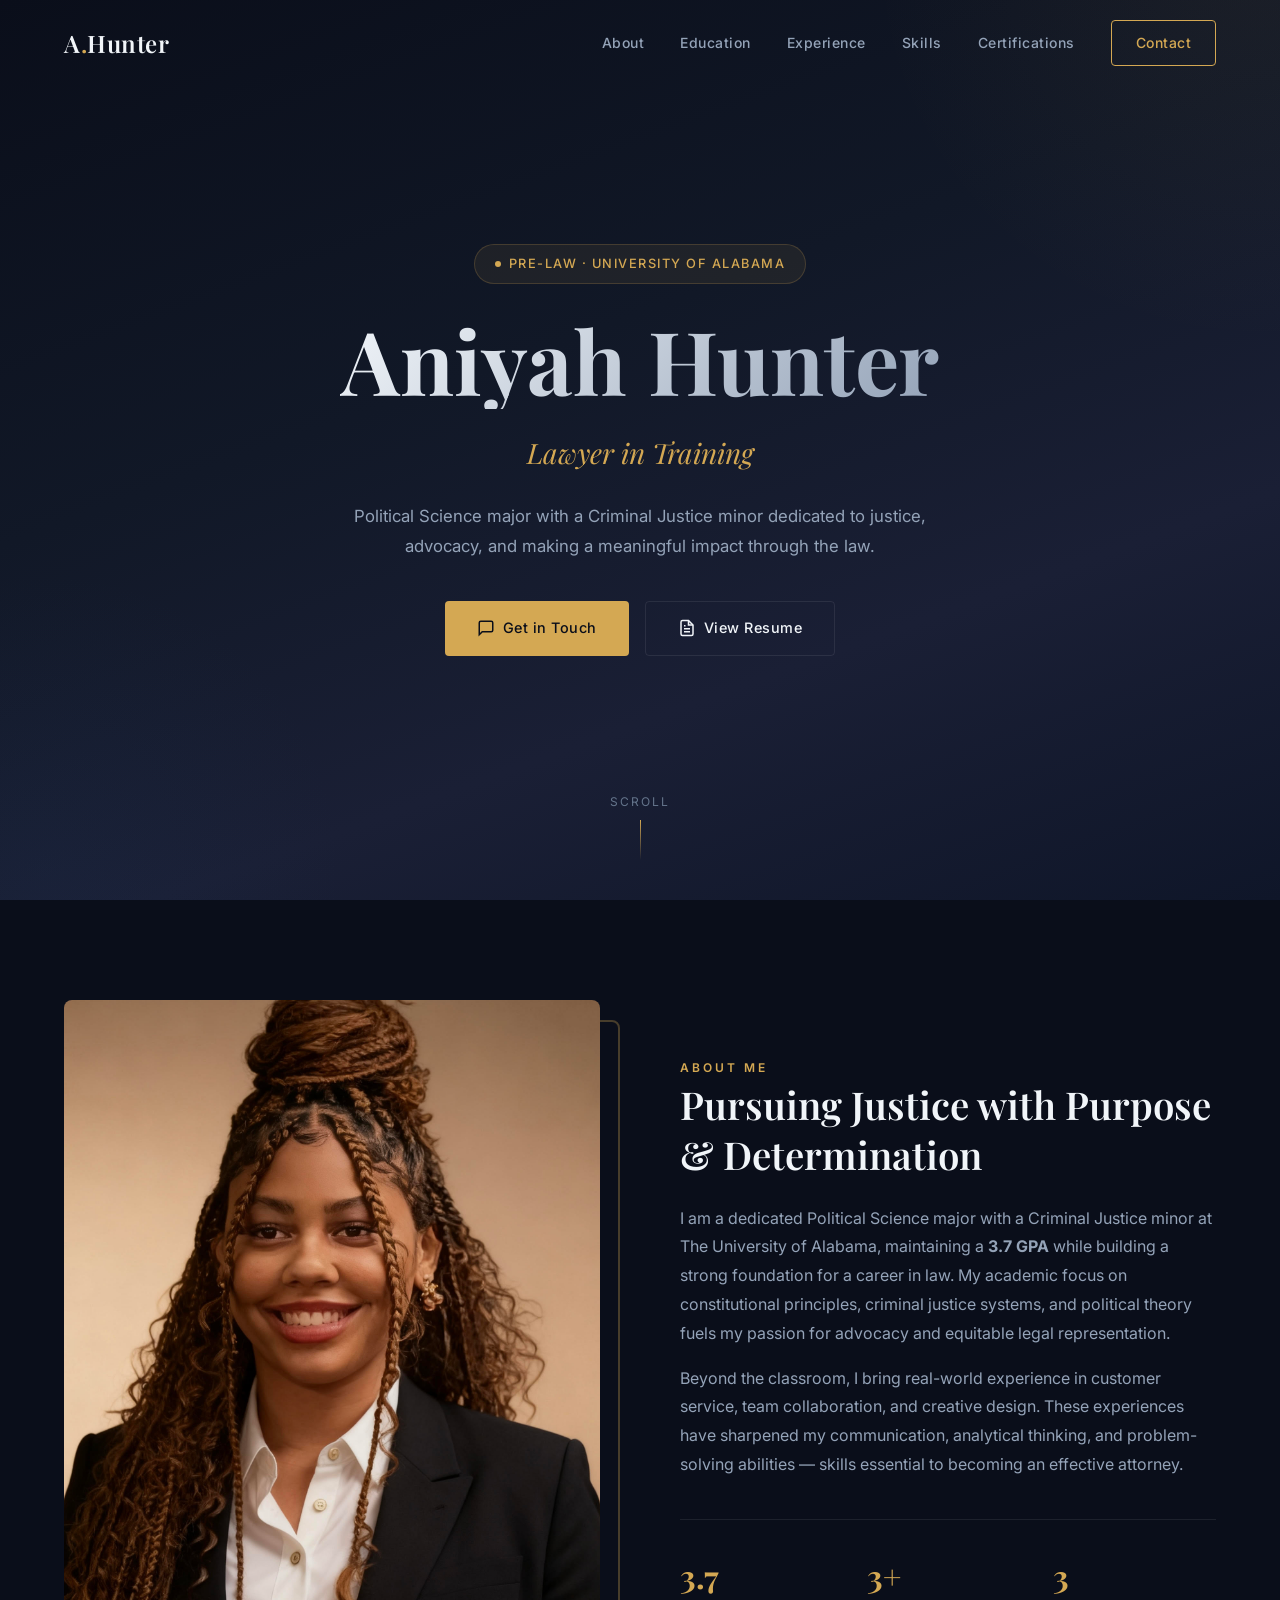
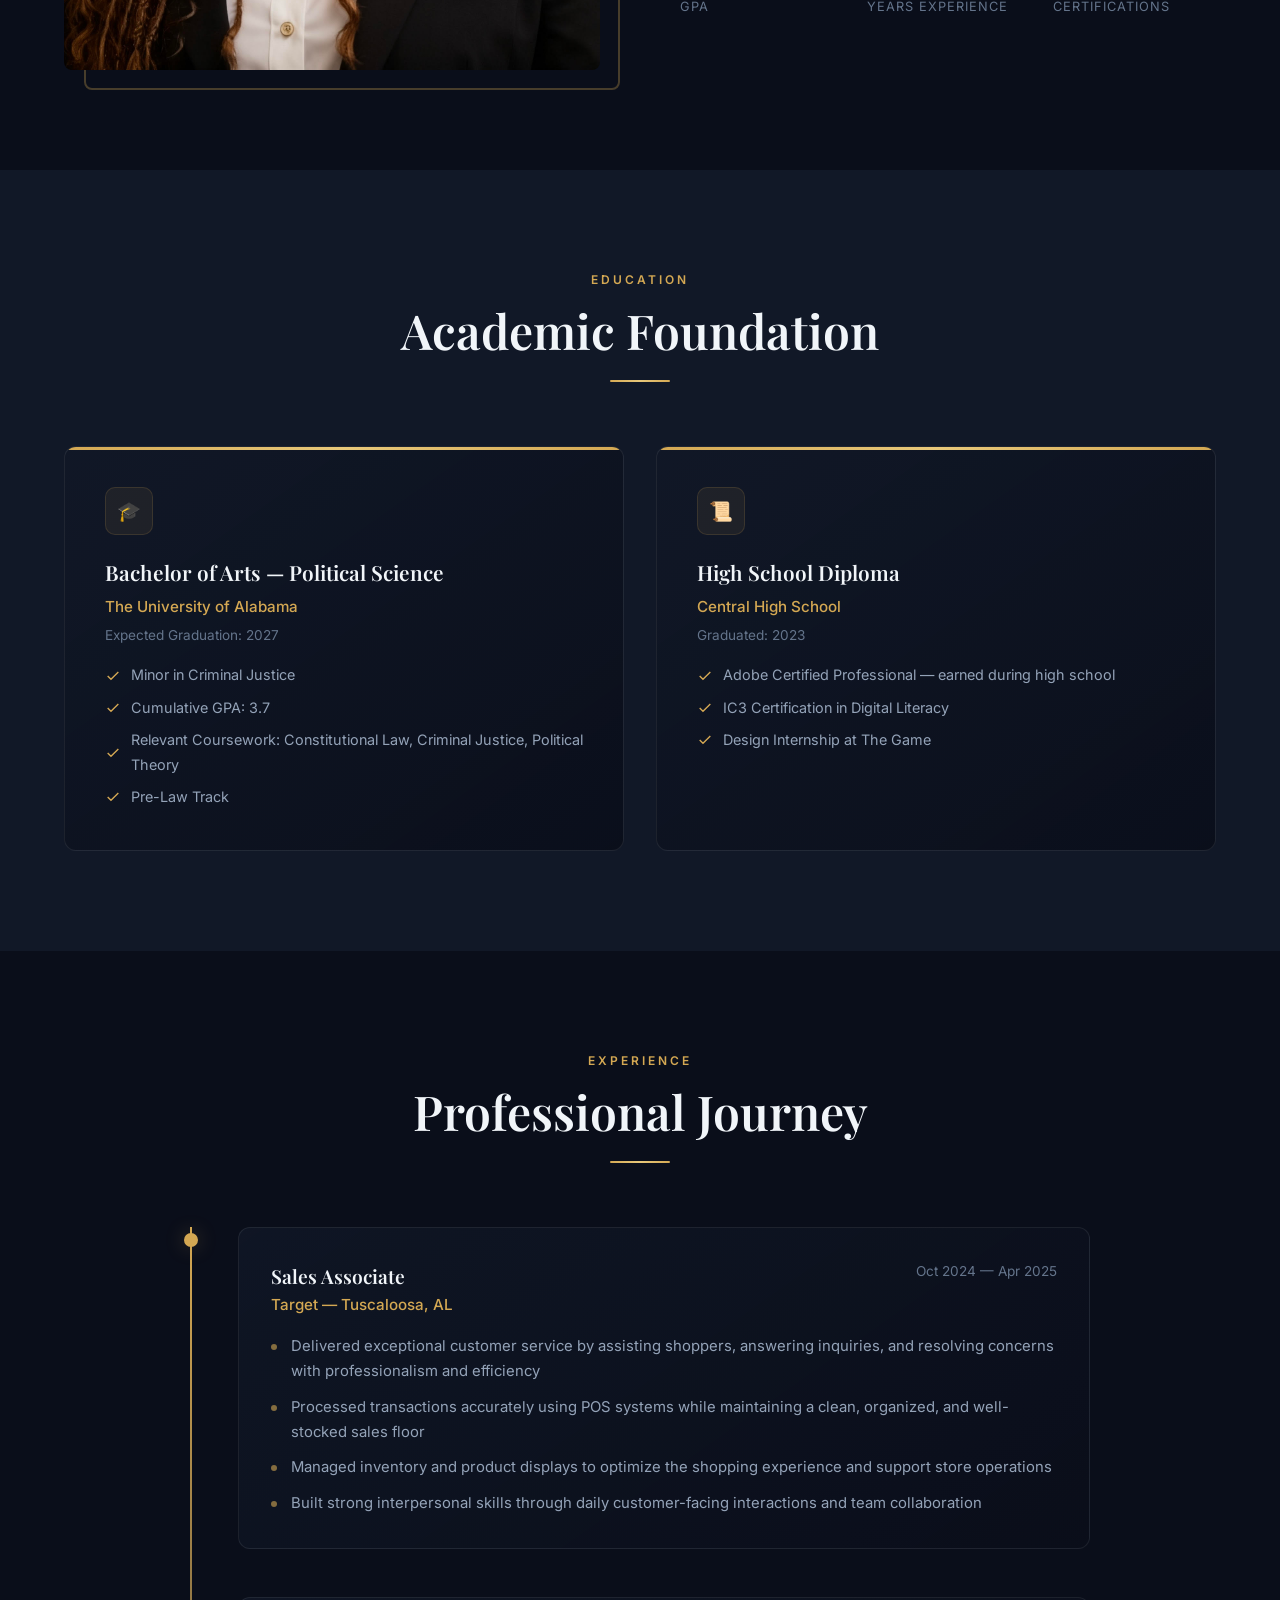
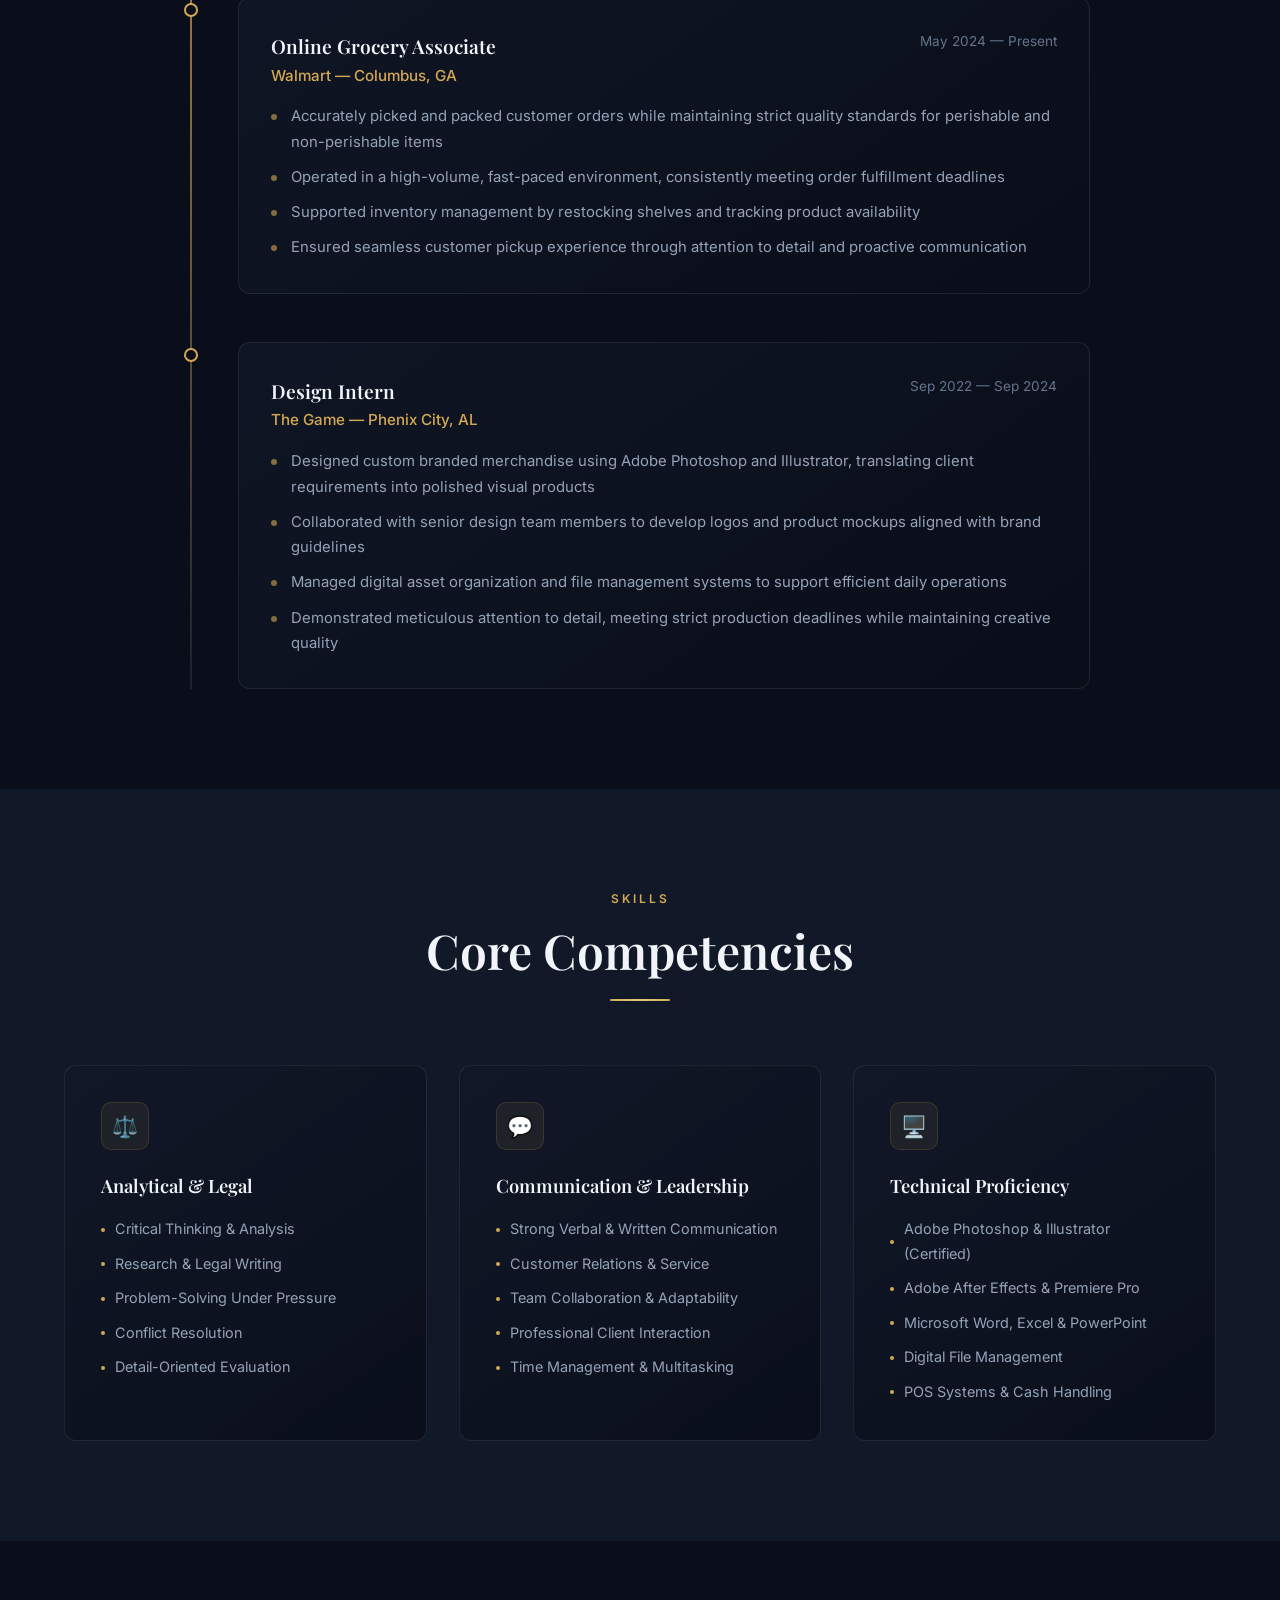
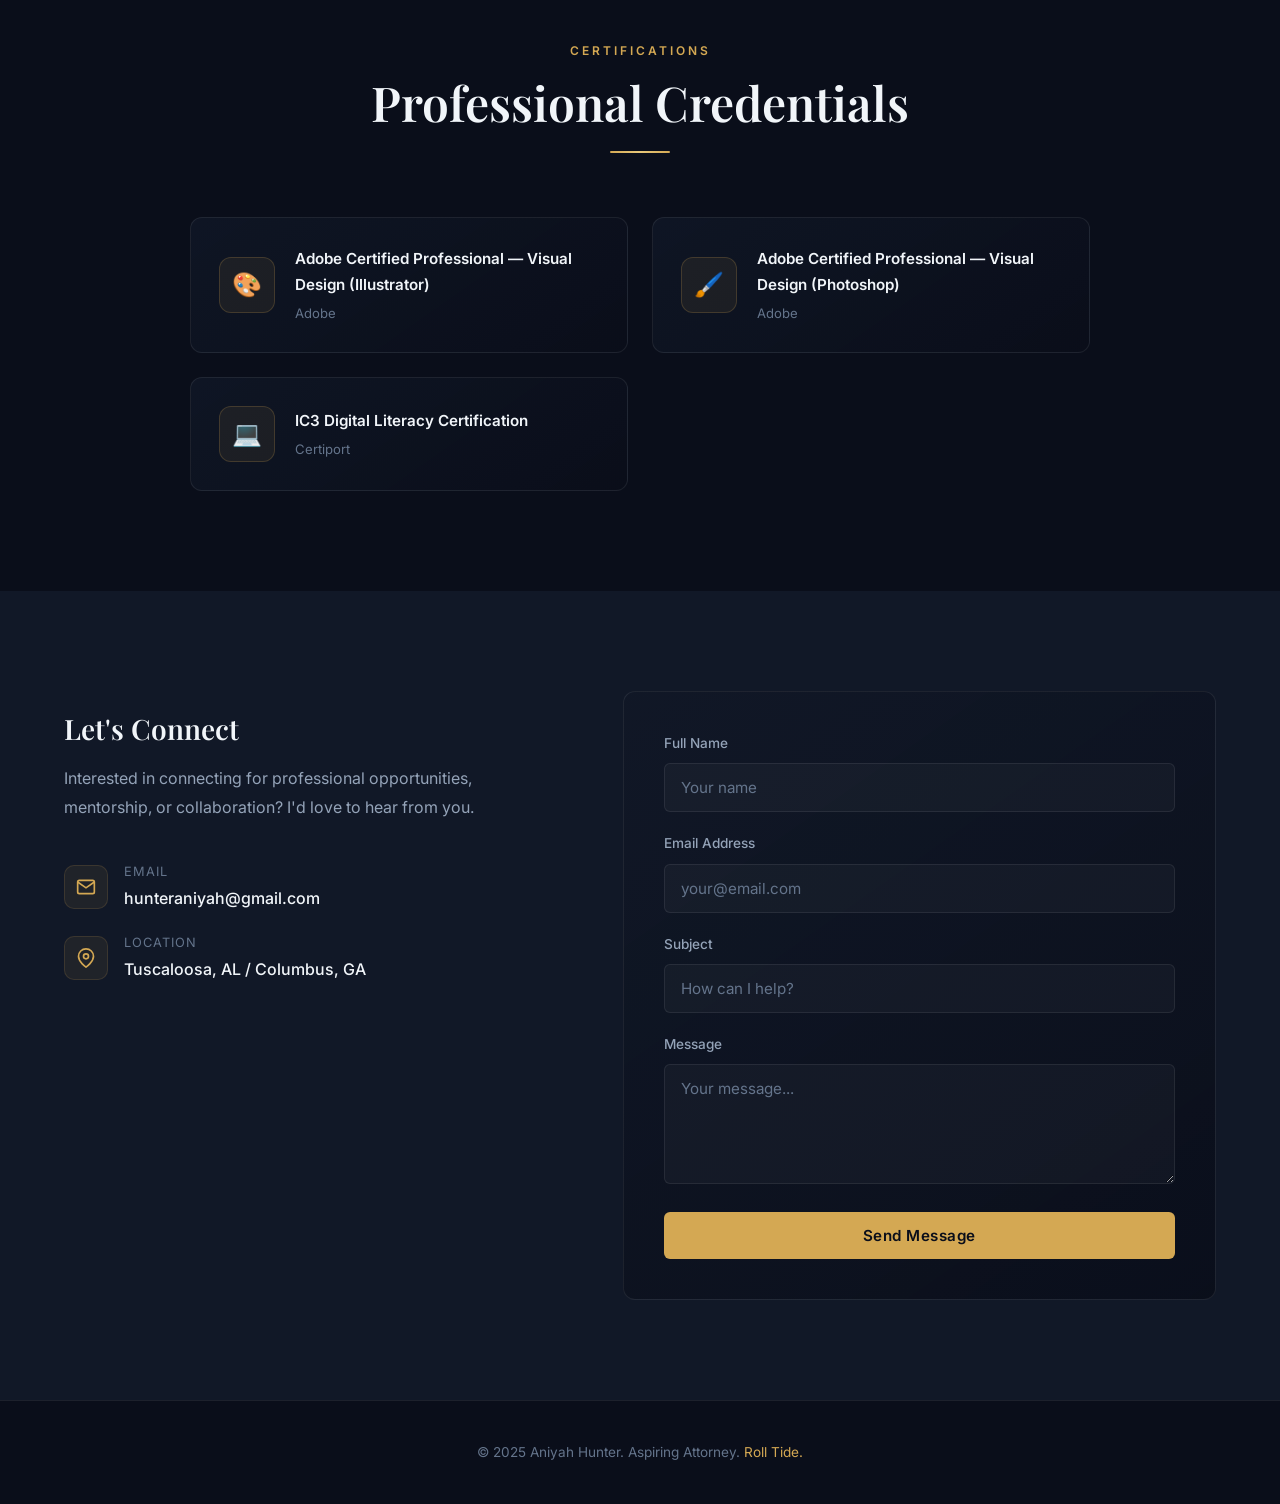
==== commit 9fecd0e3: "Add Aniyah's professional photo to About section and OG meta" ====
--- a/index.html
+++ b/index.html
@@ -10,6 +10,7 @@
   <meta property="og:title" content="Aniyah Hunter — Lawyer in Training" />
   <meta property="og:description" content="Future attorney passionate about justice and advocacy. Political Science major at The University of Alabama." />
   <meta property="og:type" content="website" />
+  <meta property="og:image" content="aniyah-photo.jpg" />
   <link rel="stylesheet" href="style.css" />
   <link rel="icon" href="data:image/svg+xml,<svg xmlns='http://www.w3.org/2000/svg' viewBox='0 0 100 100'><text y='.9em' font-size='90'>⚖️</text></svg>" />
 </head>
@@ -68,7 +69,7 @@
     <div class="container">
       <div class="about-grid">
         <div class="about-image-wrapper reveal">
-          <img src="hero-bg.png" alt="Aniyah Hunter — Abstract Legal Background" class="about-image" />
+          <img src="aniyah-photo.jpg" alt="Aniyah Hunter — Professional Headshot" class="about-image" />
         </div>
         <div class="about-content reveal reveal-delay-2">
           <span class="about-label">About Me</span>
